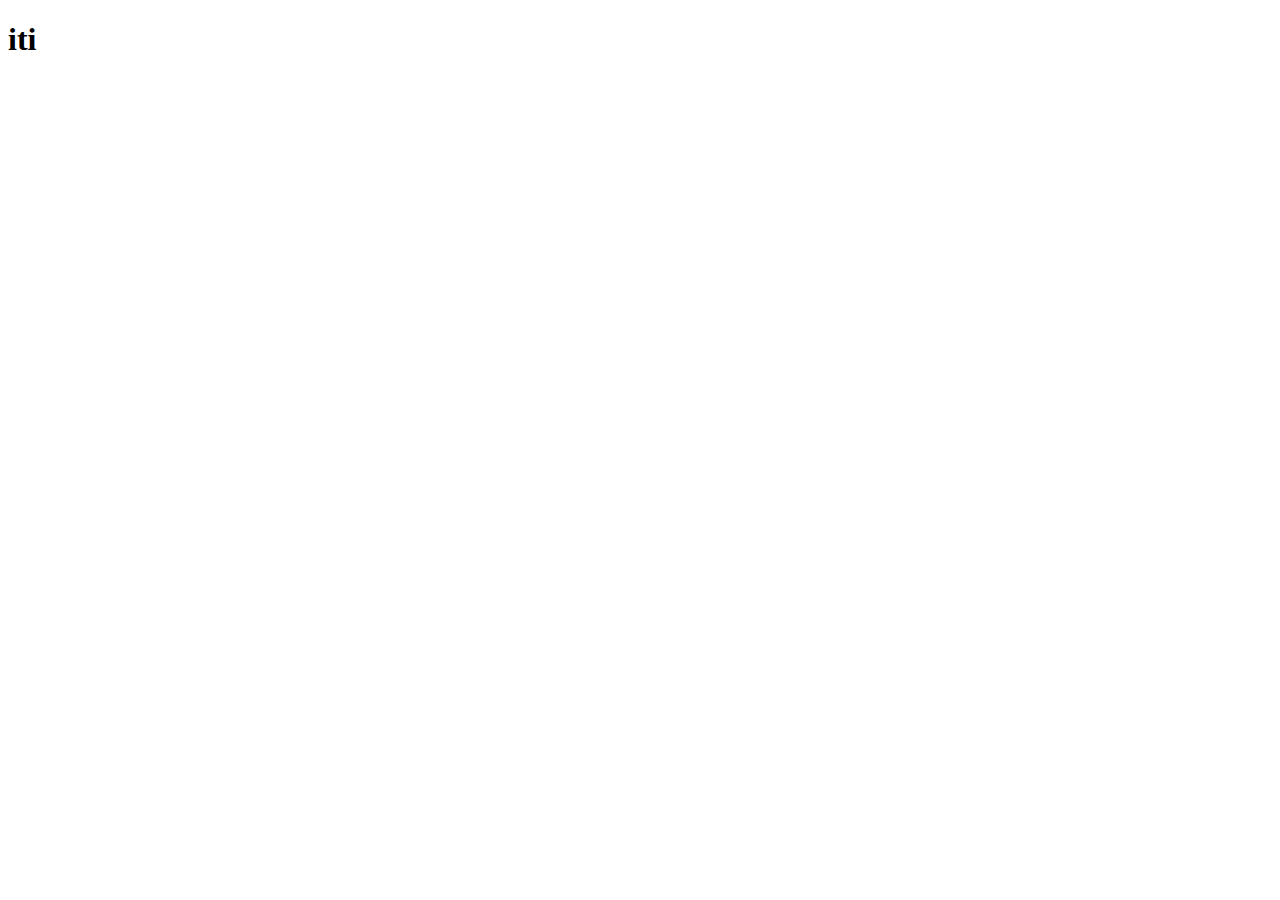
==== index.html @ 5dd4cf75 "edit" ====
<!DOCTYPE html>
<html lang="en">

<head>
    <meta charset="UTF-8">
    <meta http-equiv="X-UA-Compatible" content="IE=edge">
    <meta name="viewport" content="width=device-width, initial-scale=1.0">
    <title>iti community</title>
</head>

<body>
    <h1> iti</h1>
</body>

</html>
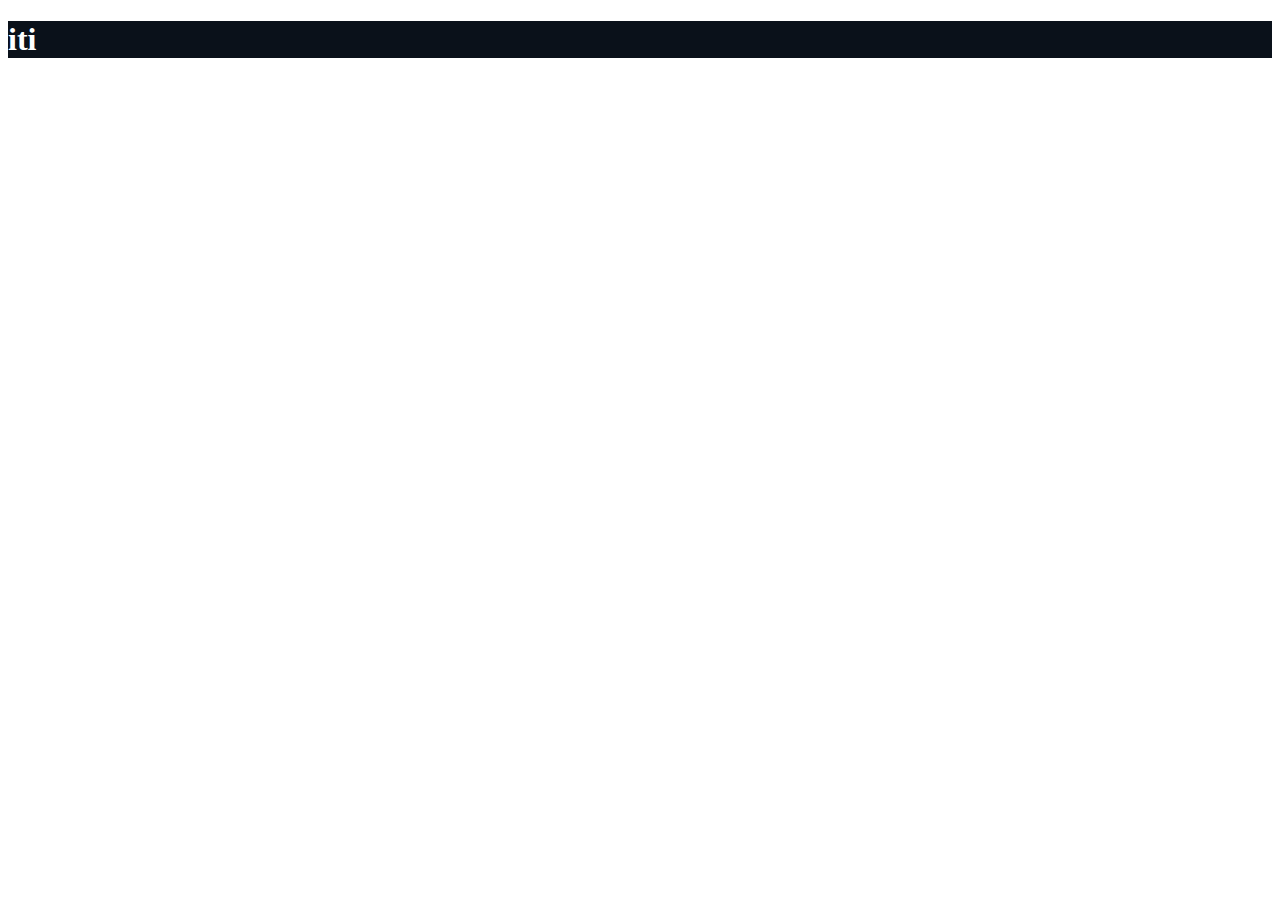
==== commit 406b5710: "edit" ====
--- a/index.html
+++ b/index.html
@@ -5,11 +5,18 @@
     <meta charset="UTF-8">
     <meta http-equiv="X-UA-Compatible" content="IE=edge">
     <meta name="viewport" content="width=device-width, initial-scale=1.0">
+    <link rel="stylesheet" href="stylee.css">
     <title>iti community</title>
 </head>
 
 <body>
-    <h1> iti</h1>
+
+    <div class="post">
+        <h1 class="post-title"></h1>
+    </div>
+    <h1 class="post_title-h"> iti</h1>
+    <p class="glarry_"></p>
+    <!--  addd -->
 </body>
 
 </html>--- a/stylee.css
+++ b/stylee.css
@@ -0,0 +1,12 @@
+:root {
+  --layout-primary: #fff;
+  --layout-secondary: #0a111a;
+  --text-primary: #242627;
+  --text-secondary: #0a111a;
+  --background-secondary: #0a111a;
+  --btn-hover: #024b88;
+}
+h1 {
+  background-color: var(--layout-secondary);
+  color: var(--layout-primary);
+}
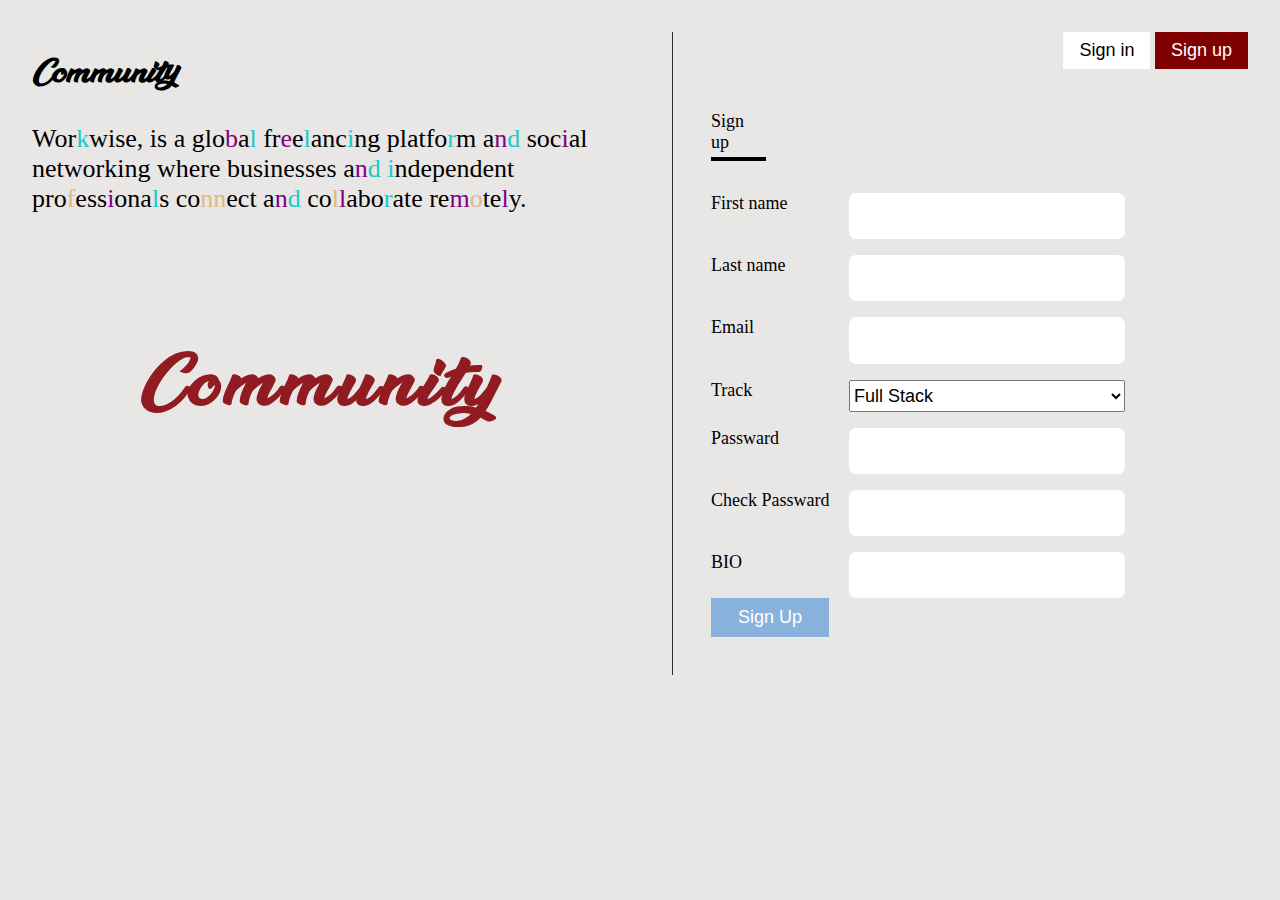
==== commit 0557cbe2: "Merge branch 'main' of https://github.com/EhsanMsaleh/ITI_community" ====
--- a/index.html
+++ b/index.html
@@ -2,21 +2,89 @@
 <html lang="en">
 
 <head>
-    <meta charset="UTF-8">
-    <meta http-equiv="X-UA-Compatible" content="IE=edge">
-    <meta name="viewport" content="width=device-width, initial-scale=1.0">
-    <link rel="stylesheet" href="stylee.css">
-    <title>iti community</title>
+  <meta charset="UTF-8" />
+  <meta http-equiv="X-UA-Compatible" content="IE=edge" />
+  <meta name="viewport" content="width=device-width, initial-scale=1.0" />
+  <title>Sign Up</title>
+  <link rel="icon" href="../assest/image/iti-logo.png">
+  <link rel="stylesheet" href="./css/stylee.css">
+  <link rel="preconnect" href="https://fonts.googleapis.com">
+  <link rel="preconnect" href="https://fonts.googleapis.com">
+  <link rel="preconnect" href="https://fonts.gstatic.com" crossorigin>
+  <link href="https://fonts.googleapis.com/css2?family=Moo+Lah+Lah&display=swap" rel="stylesheet">
+  <link rel="stylesheet" href="./css/login.css" />
 </head>
 
 <body>
+  <div class="signUp_left">
+    <h1 class="signUp_left_name">Community</h1>
+    <p class="signUp_left_description">
+      Wor<span class="color1">k</span>wise, is a
+      glo<span class="color2">b</span>a<span class="color1">l</span> fr<span class="color2">e</span>e<span
+        class="color1">l</span>anc<span class="color1">i</span>ng
+      platfo<span class="color1">r</span>m
+      a<span class="color2">n</span><span class="color1">d</span>
+      soc<span class="color2">i</span>al networking where
+      businesses
+      a<span class="color2">n</span><span class="color1">d</span>
+      <span class="color1">i</span>ndependent
+      pro<span class="color3">f</span>ess<span class="color2">i</span>ona<span class="color1">l</span>s
+      co<span class="color3">nn</span>ect
+      a<span class="color2">n</span><span class="color1">d</span>
+      co<span class="color3">l</span><span class="color2">l</span>abo<span class="color1">r</span>ate
+      re<span class="color2">m</span><span class="color3">o</span>te<span class="color2">l</span>y.
+    </p>
+    <h1 class="signUp_left_projectname" style="margin-top: 120px;"> </h1>
+    <h1 class="signUp_left_projectname"> Community</h1>
 
-    <div class="post">
-        <h1 class="post-title"></h1>
+  </div>
+  <div class="signUp_right">
+    <div class="signUp_right_button">
+      <button class="sign_up">Sign up</button>
+      <button class="sign_in">Sign in</button>
     </div>
-    <h1 class="post_title-h"> iti</h1>
-    <p class="glarry_"></p>
-    <!--  addd -->
+    <div class="sign_up_form">
+      <p>Sign up</p>
+      <section>
+        <aside class="sign_up_form_label"><label for="fname">First name </label></aside>
+        <aside class="sign_up_form_input"><input type="text" id="fname" name="firstname"></aside>
+      </section>
+      <section>
+        <aside class="sign_up_form_label"><label for="lname">Last name </label></aside>
+        <aside class="sign_up_form_input"><input type="text" id="lname" name="lastname"></aside>
+      </section>
+      <section>
+        <aside class="sign_up_form_label"><label for="Email">Email</label></aside>
+        <aside class="sign_up_form_input"> <input type="email" id="Email" name="Email"></aside>
+      </section>
+      <section>
+        <aside class="sign_up_form_label"><label for="track">Track</label></aside>
+        <aside class="sign_up_form_input">
+          <select id="track" name="track">
+            <option value="Full-Stack">Full Stack</option>
+            <option value="Front-end">Front-end</option>
+            <option value="back-end">Back-end</option>
+          </select>
+        </aside>
+      </section>
+      <section>
+        <aside class="sign_up_form_label"><label for="Passward">Passward</label></aside>
+        <aside class="sign_up_form_input"><input type="passward" id="Passward" name="Passward"></aside>
+      </section>
+      <section>
+        <aside class="sign_up_form_label"><label for="chek_Passward">Check Passward</label></aside>
+        <aside class="sign_up_form_input"> <input type="passward" id="check_Passward" name="Passward"></aside>
+      </section>
+      <section>
+        <aside class="sign_up_form_label"><label for="bio">BIO</label></aside>
+        <aside class="sign_up_form_input"> <input type="text" id="bio" name="bio"></aside>
+      </section>
+
+      <button class="sign_up_form_sign">Sign Up</button>
+
+    </div>
+
+  </div>
 </body>
 
 </html>--- a/css/stylee.css
+++ b/css/stylee.css
@@ -0,0 +1,98 @@
+:root {
+  --layout-primary: #e9e6e6;
+  --layout-secondary: #901b20;
+  --text-primary: #242627;
+  --text-secondary: #0a111a;
+  --background-secondary: #1c2b36;
+  --btn-hover: #88b2db;
+  --btn-primary: #901b20;
+}
+* {
+  padding: 0;
+  margin: 0;
+  box-sizing: border-box;
+}
+@font-face {
+  font-family: itilogo;
+  src: url(../assest/fonts/MilleniaPersonalUse-w1OB8.ttf);
+}
+@font-face {
+  font-family: logo;
+  src: url(../assest/fonts/RoosterPersonalUse-3z8d8.ttf);
+}
+body {
+  background-color: var(--layout-primary);
+}
+/* side profile */
+
+.clearfix {
+  content: "";
+  clear: both;
+  display: table;
+}
+
+textarea {
+  outline: none !important;
+}
+.container {
+  width: 1170px;
+  margin: auto;
+}
+button:focus {
+  outline: 0;
+}
+a {
+  cursor: pointer;
+  text-decoration: none;
+}
+.btn {
+  background-color: var(--layout-primary);
+  font-size: 18px;
+  padding: 5px 20px;
+  margin-top: 15px;
+  border: 0;
+  border-radius: 10px;
+  box-shadow: 1px 1px 3px #8080807d;
+  color: rgb(10, 8, 8);
+}
+
+.grayTxt {
+  color: gray;
+}
+
+/* navbar */
+#head {
+  background-color: var(--background-secondary);
+  width: 100%;
+  padding: 15px;
+  overflow: hidden;
+}
+#head > #logohome {
+  float: left;
+  display: block;
+  padding-left: 120px;
+  color: var(--layout-primary);
+  padding-top: 10px;
+  font-family: itilogo, sans-serif;
+  font-size: 25px;
+}
+#head > #nav_head {
+  float: right;
+  padding-right: 100px;
+  text-align: center;
+}
+#head > #nav_head > a {
+  float: left;
+  display: block;
+  color: var(--layout-primary);
+  text-align: center;
+  padding: 14px 8px;
+  text-decoration: none;
+  font-size: 17px;
+  font-family: "Montserrat", sans-serif;
+}
+/* Change the color of links on hover */
+#head > #nav_head > a:hover {
+  background-color: var(--layout-primary);
+  color: var(--layout-secondary);
+}
--- a/css/login.css
+++ b/css/login.css
@@ -0,0 +1,138 @@
+@font-face {
+  font-family: myFont;
+  src: url(../assest/fonts/GeraldinePersonalUseItalic-PK12m.ttf);
+}
+
+* {
+  font-size: 18px;
+}
+
+.signUp_left,
+.login_left {
+  width: 45%;
+  float: left;
+  margin: 32px;
+}
+
+.signUp_left_name,
+.login_left_name {
+  padding: 18px 0;
+  font-size: 32px;
+  font-family: itilogo, cursive;
+}
+p.signUp_left_description,
+p.login_left_description {
+  margin: 12px 0;
+  font-size: 26px;
+}
+.color1 {
+  color: rgb(22, 204, 204);
+  font-size: 26px;
+}
+.color2 {
+  color: purple;
+  font-size: 26px;
+}
+.color3 {
+  color: burlywood;
+  font-size: 26px;
+}
+
+.signUp_left_projectname,
+.login_left_projectname {
+  color: var(--layout-secondary);
+  font-size: 70px;
+  text-align: center;
+  font-family: itilogo, cursive;
+  letter-spacing: 4px;
+}
+.signUp_right,
+.login_right {
+  height: 100%;
+  float: left;
+  margin: 32px;
+  width: 45%;
+  border-left: 1px solid rgb(51 46 46);
+}
+
+.signUp_right_button,
+.login_right_button {
+  direction: rtl;
+}
+.signUp_right_button button,
+.sign_up_form_sign,
+.login_right_button button,
+.login_form_sign {
+  border: none;
+  padding: 8px 16px;
+}
+.signUp_right_button .sign_in,
+.login_sign_up {
+  color: black;
+  background-color: white;
+}
+.signUp_right_button .sign_up,
+.login_sign_in {
+  color: white;
+  background-color: rgb(128, 0, 0);
+}
+.signUp_right .sign_up_form,
+.login_right .login_form {
+  margin: 38px;
+  width: 80%;
+}
+.login_right .login_form {
+  margin-top: 70px;
+}
+.signUp_right .sign_up_form p,
+.login_right .login_form p {
+  width: 12%;
+  padding: 4px 0;
+  margin: 32px 0;
+  border-bottom: 4px solid black;
+}
+.sign_up_form section,
+.login_form section {
+  margin-top: 16px;
+}
+.sign_up_form section:after,
+.login_form section:after {
+  content: "";
+  clear: both;
+}
+
+.sign_up_form_label,
+.login_form_label {
+  float: left;
+  width: 30%;
+}
+
+.sign_up_form_input input,
+.login_form_input input {
+  padding: 4px;
+  width: 60%;
+  border: 0;
+  padding: 0.7rem 0.5rem;
+  border-color: #f5f6f7;
+  border-radius: 0.4rem 0.4rem;
+}
+.sign_up_form_input select,
+.login_form_input select {
+  width: 60%;
+  padding: 4px 0;
+}
+.sign_up_form_sign {
+  background-color: var(--btn-hover);
+  color: white;
+  padding: 0.5rem 1.5rem;
+}
+.login_form_sign {
+  background-color: var(--btn-hover);
+  color: white;
+
+  padding: 0.5rem 1.5rem;
+  font-size: 1rem;
+  margin-top: 40px;
+  width: 100%;
+  border-radius: 50rem;
+}
